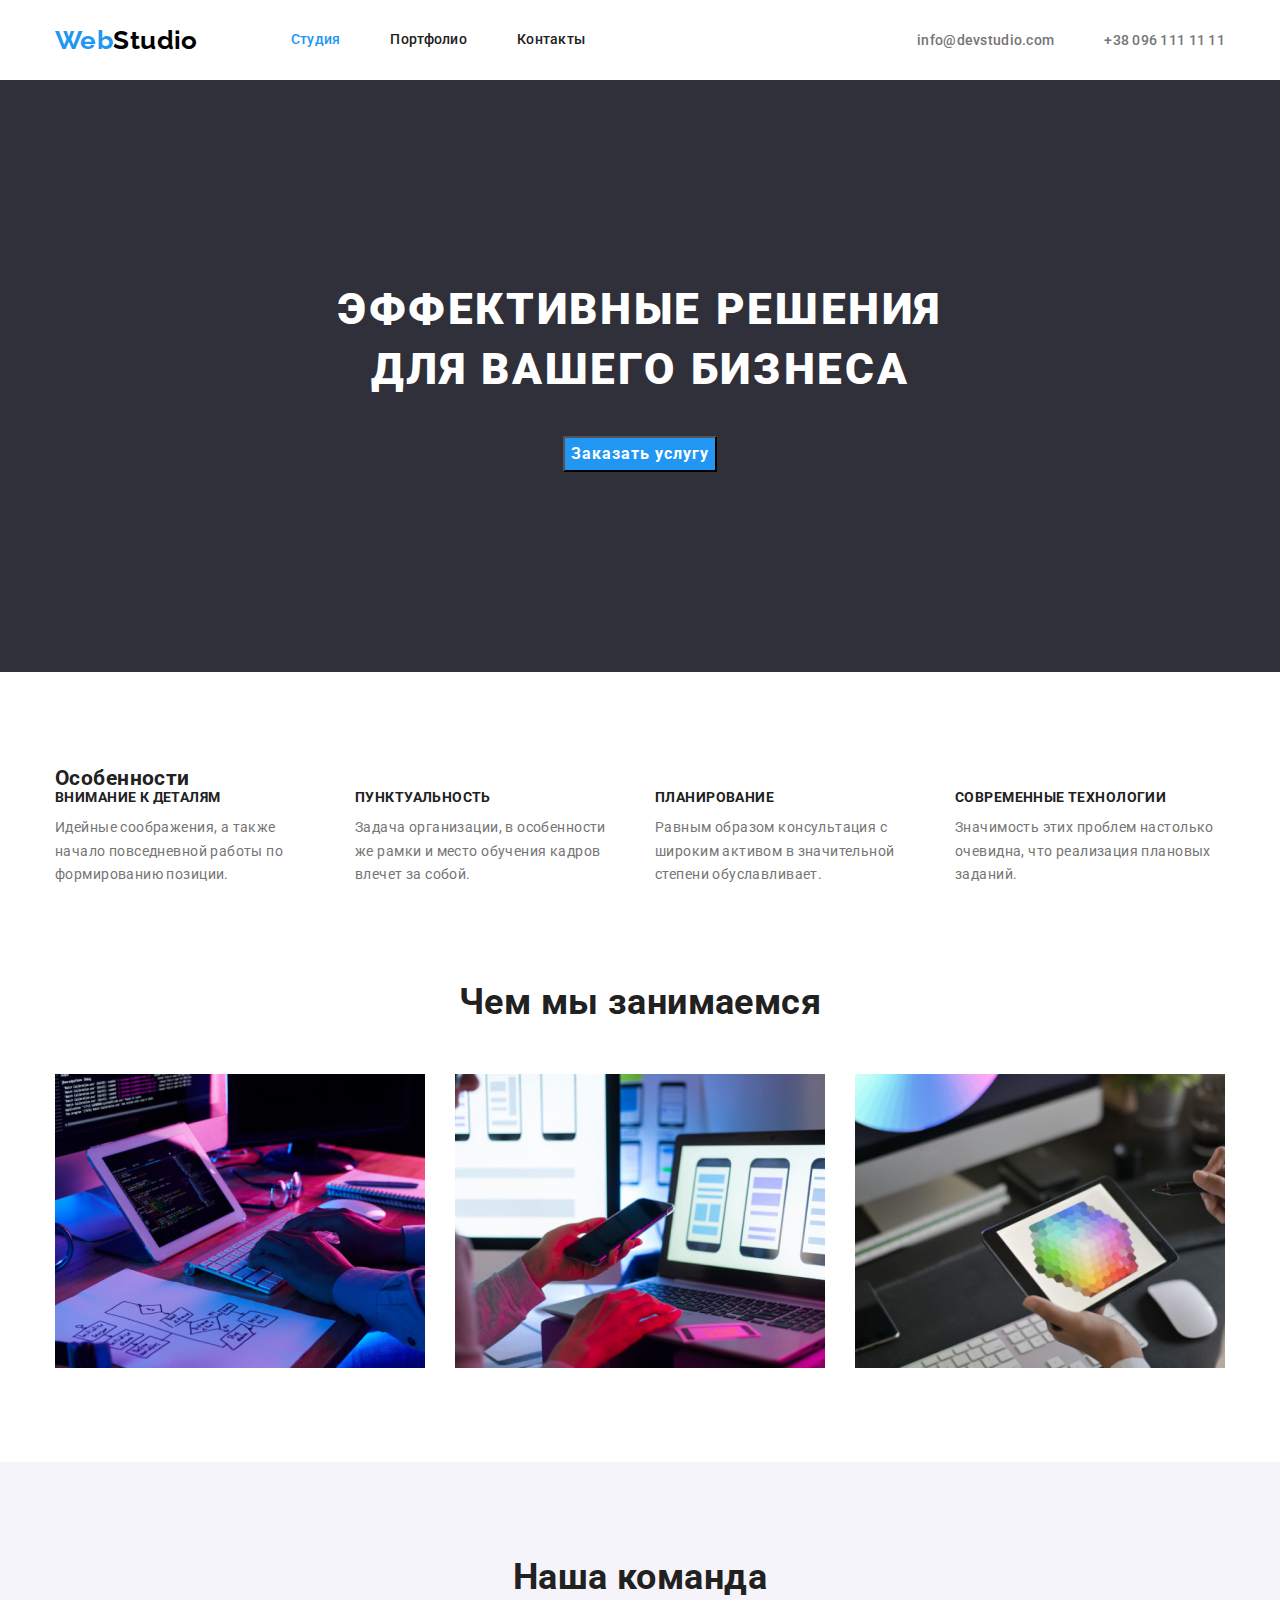
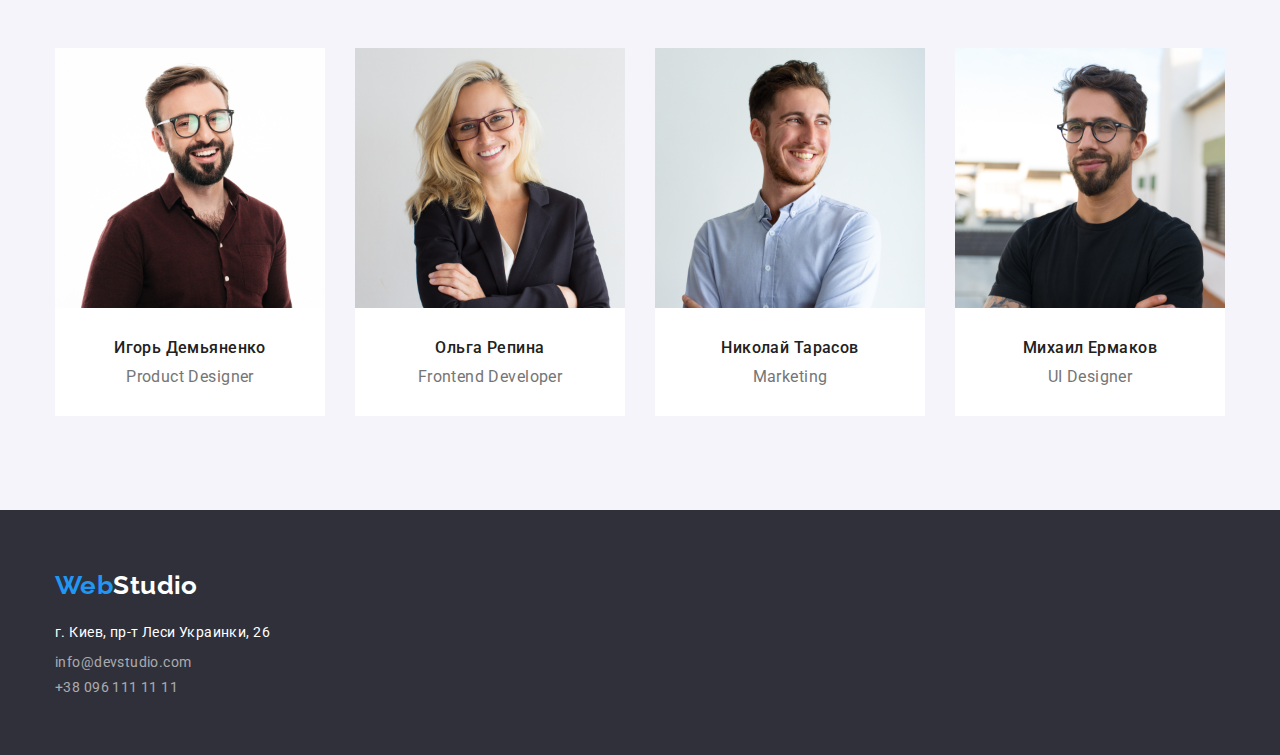
==== index.html @ 912d9c5f "скопіювали файли" ====
<!DOCTYPE html>
<html lang="ru">
<head>
    <meta charset="UTF-8">
    <meta http-equiv="X-UA-Compatible" content="IE=edge">
    <meta name="viewport" content="width=device-width, initial-scale=1.0">
    <title>Главная</title>
    <link rel="preconnect" href="https://fonts.gstatic.com">
    <link href="https://fonts.googleapis.com/css2?family=Oleo+Script&family=Raleway:wght@700&family=Roboto:wght@400;500;700;900&display=swap" rel="stylesheet">   
    <link rel="stylesheet" href="https://cdnjs.cloudflare.com/ajax/libs/modern-normalize/1.0.0/modern-normalize.min.css">
    <link rel="stylesheet" href="./css/styles.css">
  </head>
<body>
<!-- Шапка -->
  <header>
    <div class="container flex-header">
        <nav class="flex-nav">
          <a href="./index.html" class="logo">Web<span class="logo-black">Studio</span></a>
          <ul class="site-nav list">
              <li class="item"><a href=""class="link active">Студия</a></li>
              <li class="item"><a href="./portfolio.html"class="link">Портфолио</a></li>
              <li class="item"><a href=""class="link">Контакты</a></li>
          </ul>
        </nav>
      
        <ul class="contact-list list">
          <li class="item"><a href="mailto:info@devstudio.com" class="link">info@devstudio.com</a> </li>
          <li class="item"><a href="tel:+380961111111" class="link">+38 096 111 11 11</a></li>
        </ul>
    </div>
  </header>
  <main>
<!-- Герой -->
    <section class="hero">
        <h1 class="hero-title">Эффективные решения<br>для вашего бизнеса</h1>
        <button type="button" class="hero-button">Заказать услугу</button>
    </section>
<!-- Особливості -->
    <section class="section sect-feature">
      <div class="container">
        <h2 class="section-title-hidden">Особенности</h2>
        <ul class="list feature-list">
            <li class="item">
                <h3 class="title">Внимание к деталям</h3>
                <p class="text">Идейные соображения, а также начало повседневной работы по формированию позиции.</p>
            </li>
            <li class="item">
                <h3 class="title">Пунктуальность</h3>
                <p class="text">Задача организации, в особенности же рамки и место обучения кадров влечет за собой.</p>
            </li>
            <li class="item">
                <h3 class="title">Планирование</h3>
                <p class="text">Равным образом консультация с широким активом в значительной степени обуславливает.</p>
            </li>
            <li class="item">
              <h3 class="title">Современные технологии</h3>
              <p class="text">Значимость этих проблем настолько очевидна, что реализация плановых заданий.</p>
            </li>
        </ul>
      </div>
    </section>
<!-- Чим ми займаємось -->
    <section class="section">
      <div class="container">
        <h2 class="section-title">Чем мы занимаемся</h2>
        <ul class="action list">
            <li class="item"><img src="./img/img1.png" alt="" width="370" height="294"></li>
            <li class="item"><img src="./img/img2.png" alt="" width="370" height="294"></li>
            <li class="item"><img src="./img/img3.png" alt="" width="370" height="294"></li>
        </ul>
      </div>
    </section>
<!-- Команда -->
    <section class="section team">
      <div class="container">
        <h2 class="section-title">Наша команда</h2>
        <ul class="list team-list">
            <li class="item">
              <img src="./img/img4.png" alt="Фото" width="270" height="260">
              <div class="member">
                <h3 class="name">Игорь Демьяненко</h3>
                <p class="text">Product Designer</p>
              </div>  
            </li>
            <li class="item">
              <img src="./img/img5.png" alt="Фото" width="270" height="260">
              <div class="member">
                <h3 class="name">Ольга Репина</h3>
                <p class="text">Frontend Developer</p>
              </div>  
            </li>
            <li class="item">
              <img src="./img/img6.png" alt="Фото" width="270" height="260">
              <div class="member">
                <h3 class="name">Николай Тарасов</h3>
                <p class="text">Marketing</p>
              </div>  
            </li>
            <li class="item">
              <img src="./img/img7.png" alt="Фото" width="270" height="260">
              <div class="member">
                <h3 class="name">Михаил Ермаков</h3>
                <p class="text">UI Designer</p>
              </div>  
            </li>
        </ul>
      </div>
    </section>
  </main>
<!-- Футер -->
  <footer class="footer">
    <div class="container">
    <a href="" class="logo">Web<span class="logo-white">Studio</span></a>
    <address class="adress">г. Киев, пр-т Леси Украинки, 26</address>
    <ul class="list contact">
      <li><a href="mailto:info@devstudio.com" class="contact-link">info@devstudio.com</a></li>
      <li><a href="tel:+380961111111" class="contact-link">+38 096 111 11 11</a></li>
    </ul>
  </div>
  </footer>
</body>
</html>
---- css/styles.css ----
/* колір основного тексту #212121 */
/* вторичний колір тексту #757575 */
/* білий #FFFFFF */
/* вторичний білий  rgba(255, 255, 255, 0.6); */
/* акцент #2196F3 */
/* основний колір фону #FFFFFF */
/* вторичний колір фону #F5F4FA */
/* колір фону героя і футера #2F303A */
/* колір рамки #EEEEEE */

html {
    box-sizing: border-box;
}


:root {
    --primary-text-color: #212121;
    --secondary-text-color: #757575;
    --accent: #2196F3;
    --primary-white-color: #FFFFFF;
    --secondary-white-color: rgba(255, 255, 255, 0.6);
    --primary-bg-color: #FFFFFF;
    --secondary-bg-color: #F5F4FA;
    --hero-bg-color: #2F303A;
    --black-color: #000000;
    --border-color: #EEEEEE;
}

body  {
    background-color: var(--primary-bg-color);
    color: var(--primary-text-color);

    font-family: Roboto, sans-serif;
    font-size: 14px;
    letter-spacing: 0.03em;
}

.list {
    list-style: none;
    padding: 0;
    margin: 0;
}

h1, h2, h3, h4, h5, h6 {
    margin-top: 0px;
    margin-bottom: 0px;
}

img{
    display: block;
    max-width: 100%;
    height: auto;
}

.container {
    width: 1200px;
    padding-left: 15px;
    padding-right: 15px;
    margin-left: auto;
    margin-right: auto;
}

/* HEADER */
.flex-header {
    display: flex;
    align-items: center;
}

.flex-nav {
    display: flex;
    align-items: center;
}

/* LOGO */

.logo  {
    color: var(--accent);

    font-family: Raleway, sans-serif;
    font-weight: 700;
    font-size: 26px;
    line-height: 1.19;
    text-decoration: none;
}

.logo-black {
    color: var(--black-color);
}
.logo-white {
    color: var(--primary-white-color);
}

/* nav */

.site-nav {
    display: flex;
    margin-left: 93px;

}


.site-nav .item:not(:last-child) {
    margin-right: 50px;
}

.site-nav .link {
    display: block;
    padding-top: 32px;
    padding-bottom: 32px;

    color: inherit;

    text-decoration: none;
    font-weight: 500;
    line-height: 1.14;
    letter-spacing: 0.02em;
}

.site-nav .link:hover, 
.site-nav .link:focus,
.site-nav .link.active {
    color: var(--accent);
}

.contact-list {
    display: flex;
    margin-left: auto;
}

.contact-list .item:not(:last-child) {
    margin-right: 50px;
}

.contact-list .link {
    color: var(--secondary-text-color);
    
    text-decoration: none;
    font-weight: 500;
    line-height: 1.14;
    letter-spacing: 0.02em;
}
.contact-list .link:hover,
.contact-list .link:focus {
    color: var(--accent);
}

/* hero */

.hero {
    background-color: var(--hero-bg-color);
    text-align: center;
    padding-top: 200px;
    padding-bottom: 200px;
}
    

.hero-title {
    margin-bottom: 36px;

    color: var(--primary-white-color);

    font-weight: 900;
    font-size: 44px;
    line-height: 1.36;
    letter-spacing: 0.06em;
    text-transform: uppercase;
}
    
.hero .hero-button {
    background-color: var(--accent);
    color: var(--primary-white-color);

    font-family: inherit;
    font-weight: 700;
    font-size: 16px;
    line-height: 1.87;
    text-align: center;
    letter-spacing: 0.06em;
}

/* section */

.section {
    padding-top: 94px;
    padding-bottom: 94px;
}

.section.sect-feature {
    padding-bottom: 0px;
}

.feature-list {
    display: flex;
}

.feature-list .item {
    flex-basis: 270px;
}

.feature-list .item:not(:last-child) {
    margin-right: 30px;
}

.feature-list .title {
    margin-bottom: 10px;

    font-size: inherit;
    font-weight: 700;
    line-height: 1.14;
    text-transform: uppercase;
}

.feature-list .text {
    margin-top: 0px;
    margin-bottom: 0px;
    
    color: var(--secondary-text-color);
    line-height: 1.71;
}

.section-title {
    margin-bottom: 50px;

    font-weight: 700;
    font-size: 36px;
    line-height: 1.17;
    text-align: center;
}

.action {
    display: flex;
}

.action .item:not(:last-child) {
    margin-right: 30px;
}

.team{
    background-color: var(--secondary-bg-color);
}

.team-list {
    display: flex;
}

.team-list .item:not(:last-child) {
    margin-right: 30px;
}

.team-list .member {
    padding-top: 30px;
    padding-bottom: 30px;

    background-color: var(--primary-bg-color);
}

.team-list .name {
    margin-bottom: 10px;

    font-weight: 500;
    font-size: 16px;
    line-height: 1.19;
    text-align: center;
}

.team-list .text {
    margin-top: 0px;
    margin-bottom: 0px;

    color: var(--secondary-text-color);

    font-size: 16px;
    line-height: 1.19;
    text-align: center;
}

/* footer */

.footer {
    padding-top: 60px;
    padding-bottom: 60px;

    background-color: var(--hero-bg-color);
}

.adress {
    margin-top: 20px;
    margin-bottom: 9px;

    color: var(--primary-white-color);

    font-family: Roboto;
    font-style: normal; 
    line-height: 1.71;
}


.contact > li+li {
    margin-top: 9px;
}
.contact .contact-link {
    color: var(--secondary-white-color);

    text-decoration: none;
}

.contact .contact-link:hover,
.contact .contact-link:focus {
    color: var(--accent);
}

/* -------- PORTFOLIO --------- */

.menu-list {
    display: flex;
    margin-bottom: 50px;
    justify-content: center;
}

.menu-list .item:not(:last-child) {
    margin-right: 8px;
}

.menu-list .button {
    background-color: var(--secondary-bg-color);
    color: inherit;

    font-family: inherit;
    font-weight: 500;
    font-size: 16px;
    line-height: 1.62;
    text-align: center;
    letter-spacing: 0.03em;
}

.menu-list .button:hover,
.menu-list .button:focus,
.menu-list .button:active{
    background-color: var(--accent);
    color: var(--primary-white-color);
}

.example-list {
    display: flex;
    flex-wrap: wrap;
    margin: -15px;
}

.example-list .item {
    flex-basis: 370 px;
    margin: 15px;
}

.example-list .works {
    padding-top: 20px;
    padding-bottom: 20px;
    padding-right: 24px;
    padding-left: 24px;

    border: 1px solid var(--border-color);
    border-top: transparent;
}

.example-list .example-title {
    
    margin-bottom: 4px;

    font-weight: 700;
    font-size: 18px;
    line-height: 2;
    letter-spacing: 0.06em;
}

.example-list .text {
    margin-top: 0;
    margin-bottom: 0;

    color: var(--secondary-text-color);

    font-size: 16px;
    line-height: 1.87;
}
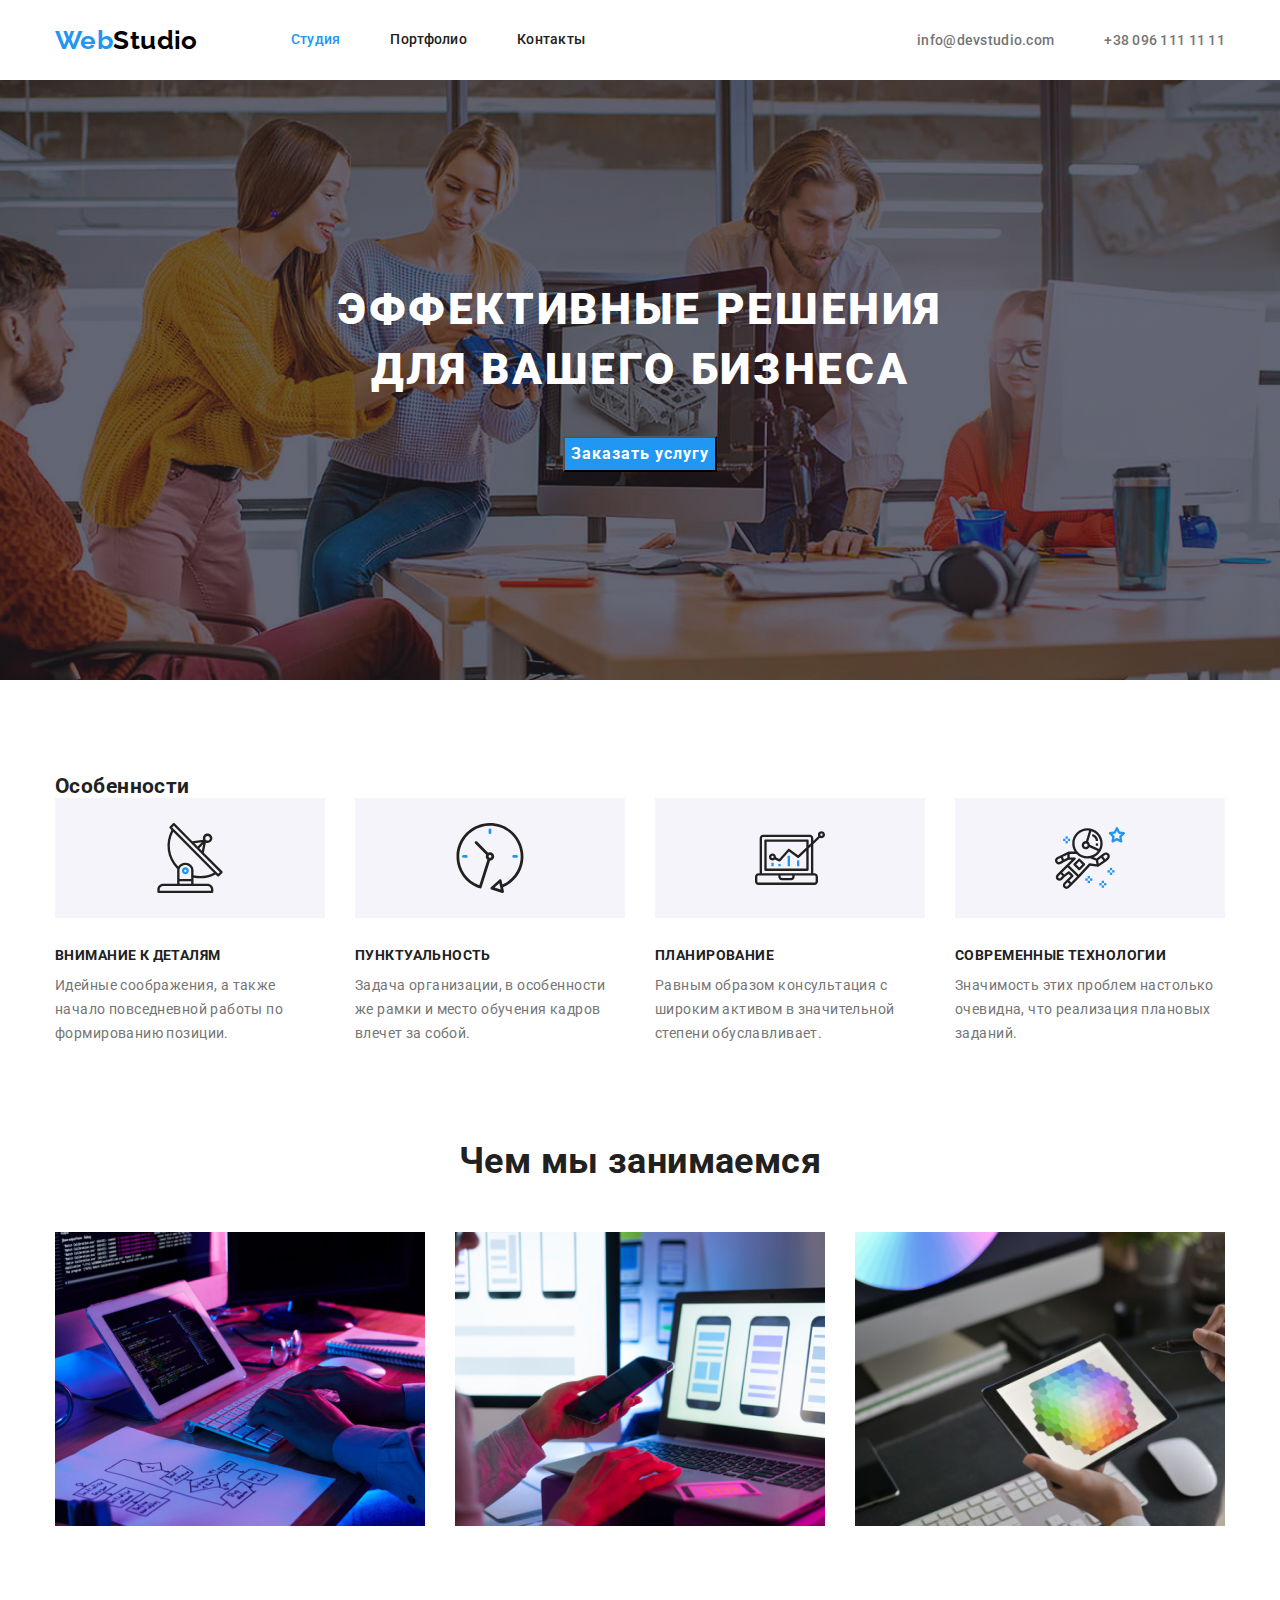
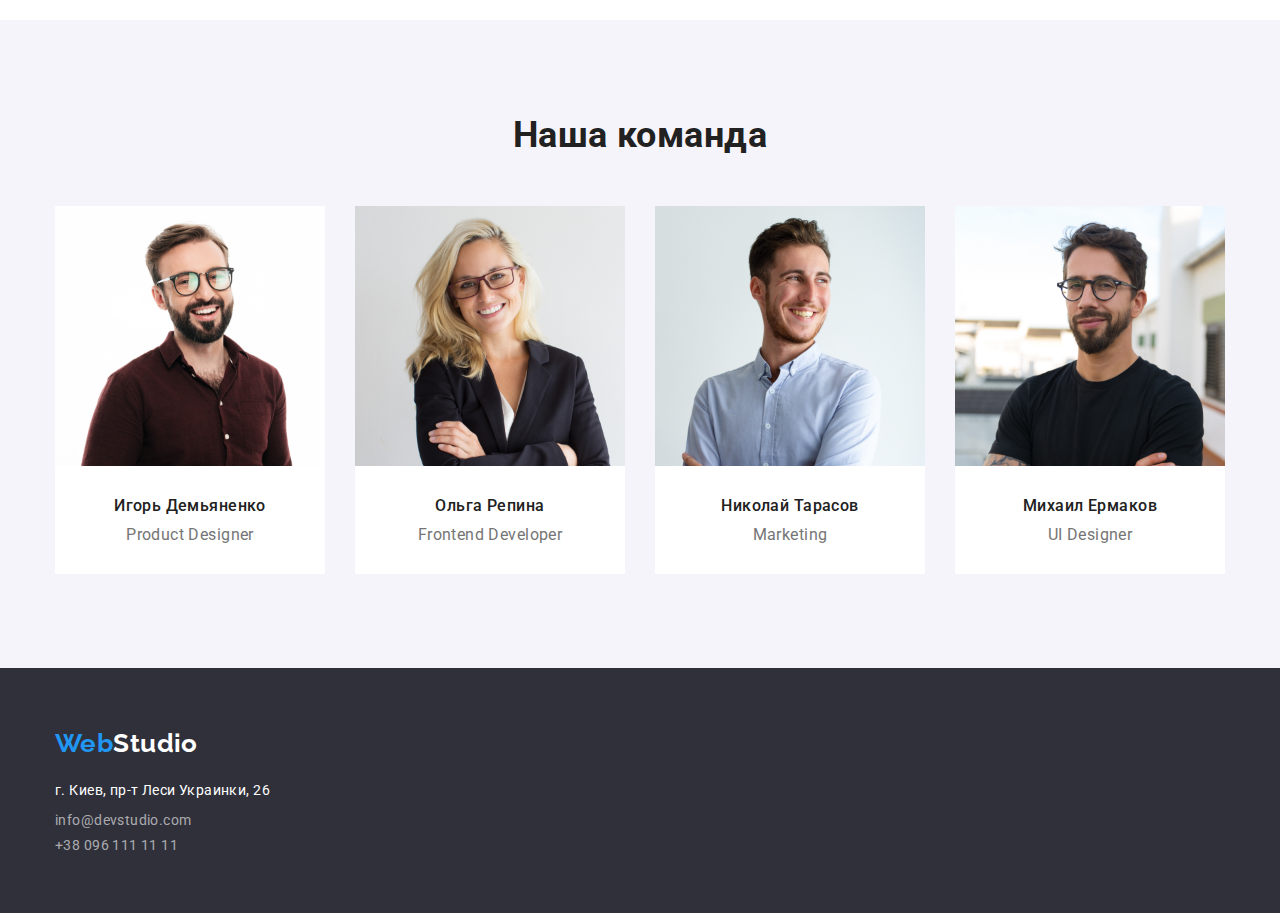
==== commit fe0406e1: "початок додавання іконок і героя" ====
--- a/index.html
+++ b/index.html
@@ -40,19 +40,19 @@
       <div class="container">
         <h2 class="section-title-hidden">Особенности</h2>
         <ul class="list feature-list">
-            <li class="item">
+            <li class="item icon-antenna">
                 <h3 class="title">Внимание к деталям</h3>
                 <p class="text">Идейные соображения, а также начало повседневной работы по формированию позиции.</p>
             </li>
-            <li class="item">
+            <li class="item icon-clock">
                 <h3 class="title">Пунктуальность</h3>
                 <p class="text">Задача организации, в особенности же рамки и место обучения кадров влечет за собой.</p>
             </li>
-            <li class="item">
+            <li class="item icon-diagram">
                 <h3 class="title">Планирование</h3>
                 <p class="text">Равным образом консультация с широким активом в значительной степени обуславливает.</p>
             </li>
-            <li class="item">
+            <li class="item icon-astronaut">
               <h3 class="title">Современные технологии</h3>
               <p class="text">Значимость этих проблем настолько очевидна, что реализация плановых заданий.</p>
             </li>
--- a/css/styles.css
+++ b/css/styles.css
@@ -147,10 +147,24 @@
 /* hero */
 
 .hero {
-    background-color: var(--hero-bg-color);
-    text-align: center;
+    max-width: 1600px;
+    height: 600px;
+    margin-right: auto;
+    margin-left: auto;
     padding-top: 200px;
     padding-bottom: 200px;
+    text-align: center;
+
+    background-color: var(--hero-bg-color);
+    background-image: linear-gradient( 
+        to right, 
+        rgba(47, 48, 58, 0.4), 
+        rgba(47, 48, 58, 0.4)
+      ), 
+      url(../img/Hero.jpg);
+    background-repeat: no-repeat;
+    background-position: center;
+    background-size: cover;
 }
     
 
@@ -201,6 +215,29 @@
     margin-right: 30px;
 }
 
+.feature-list .item::before {
+    display: block;
+    margin-bottom: 30px;
+    content: '';
+    height: 120px;
+    background-color: var(--secondary-bg-color);
+    background-repeat: no-repeat;
+    background-position: center;
+    
+}
+.icon-antenna::before {
+    background-image: url(../img/antenna.svg);
+}
+.icon-clock::before {
+    background-image: url(../img/clock.svg);
+}
+.icon-diagram::before {
+    background-image: url(../img/diagram.svg);
+}
+.icon-astronaut::before {
+    background-image: url(../img/astronaut.svg);
+}
+ 
 .feature-list .title {
     margin-bottom: 10px;
 
@@ -322,8 +359,11 @@
 }
 
 .menu-list .button {
+    border: none;
+    border-radius: 4px;
     background-color: var(--secondary-bg-color);
     color: inherit;
+    
 
     font-family: inherit;
     font-weight: 500;
@@ -338,6 +378,7 @@
 .menu-list .button:active{
     background-color: var(--accent);
     color: var(--primary-white-color);
+    box-shadow: 0px 3px 1px rgba(0, 0, 0, 0.1), 0px 1px 2px rgba(0, 0, 0, 0.08), 0px 2px 2px rgba(0, 0, 0, 0.12);
 }
 
 .example-list {
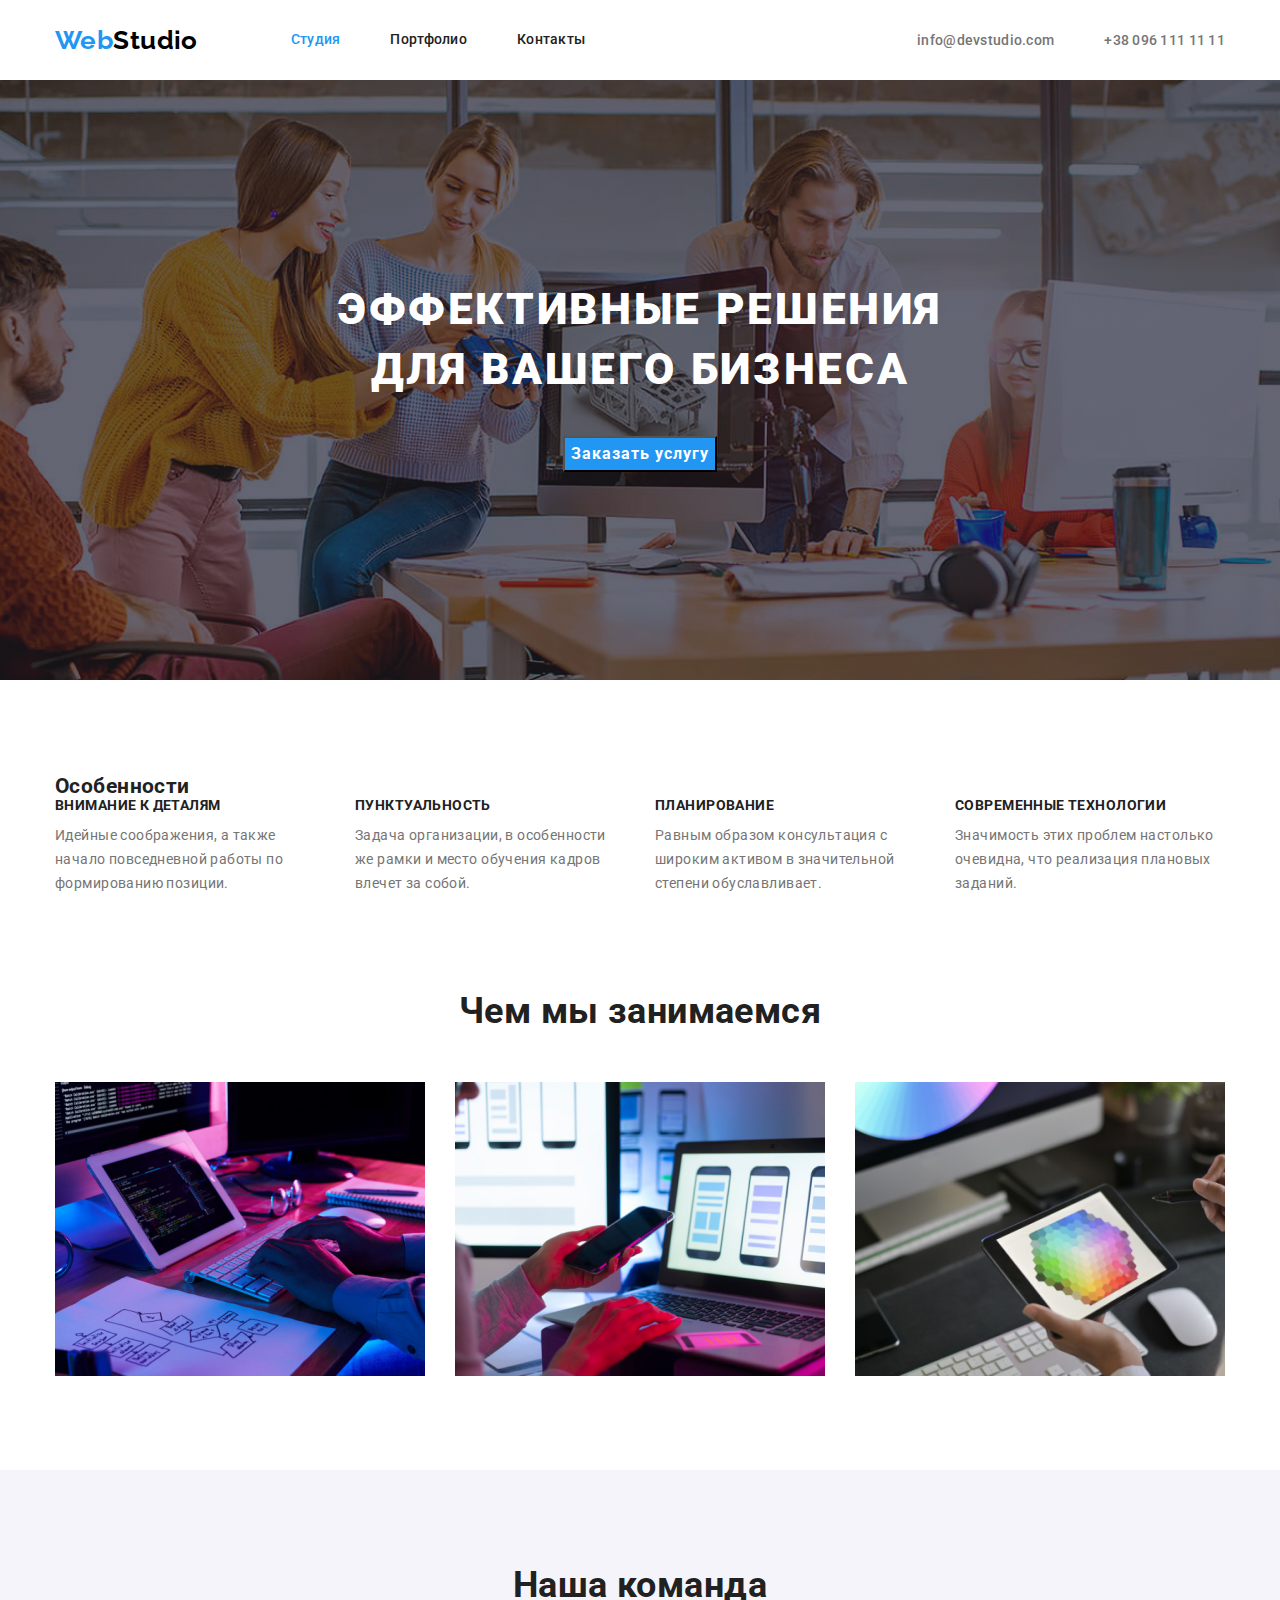
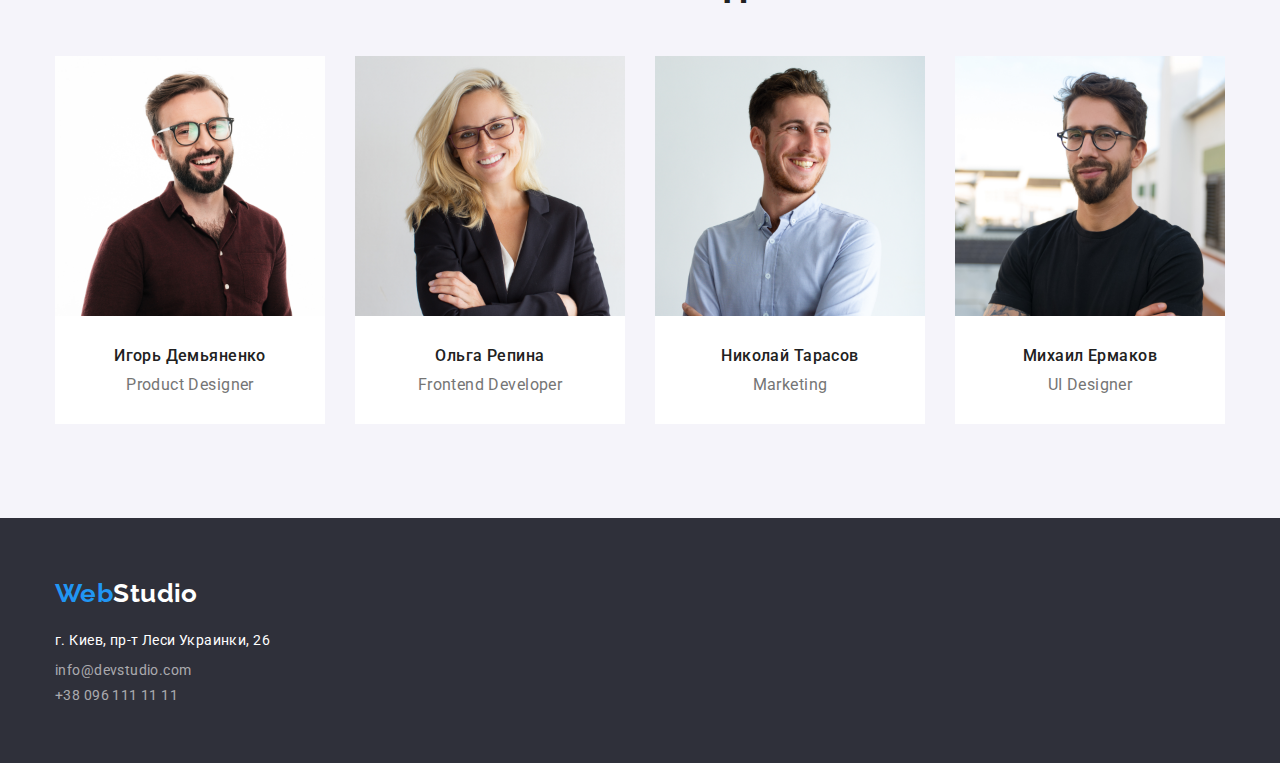
==== commit be0c1f76: "робота зі спрайтом" ====
--- a/index.html
+++ b/index.html
@@ -40,19 +40,19 @@
       <div class="container">
         <h2 class="section-title-hidden">Особенности</h2>
         <ul class="list feature-list">
-            <li class="item icon-antenna">
-                <h3 class="title">Внимание к деталям</h3>
-                <p class="text">Идейные соображения, а также начало повседневной работы по формированию позиции.</p>
+            <li class="item">
+              <h3 class="title">Внимание к деталям</h3>
+              <p class="text">Идейные соображения, а также начало повседневной работы по формированию позиции.</p>
             </li>
-            <li class="item icon-clock">
+            <li class="item">
                 <h3 class="title">Пунктуальность</h3>
                 <p class="text">Задача организации, в особенности же рамки и место обучения кадров влечет за собой.</p>
             </li>
-            <li class="item icon-diagram">
+            <li class="item">
                 <h3 class="title">Планирование</h3>
                 <p class="text">Равным образом консультация с широким активом в значительной степени обуславливает.</p>
             </li>
-            <li class="item icon-astronaut">
+            <li class="item">
               <h3 class="title">Современные технологии</h3>
               <p class="text">Значимость этих проблем настолько очевидна, что реализация плановых заданий.</p>
             </li>
--- a/css/styles.css
+++ b/css/styles.css
@@ -193,6 +193,7 @@
 }
 
 /* section */
+/* Особливості */
 
 .section {
     padding-top: 94px;
@@ -215,29 +216,18 @@
     margin-right: 30px;
 }
 
-.feature-list .item::before {
-    display: block;
+/* .container-icon {
     margin-bottom: 30px;
-    content: '';
+    width: 270px;
     height: 120px;
     background-color: var(--secondary-bg-color);
-    background-repeat: no-repeat;
-    background-position: center;
-    
-}
-.icon-antenna::before {
-    background-image: url(../img/antenna.svg);
-}
-.icon-clock::before {
-    background-image: url(../img/clock.svg);
-}
-.icon-diagram::before {
-    background-image: url(../img/diagram.svg);
-}
-.icon-astronaut::before {
-    background-image: url(../img/astronaut.svg);
-}
+} */
  
+/* .feature-icon {
+width: 70px;
+height: 70px;
+} */
+
 .feature-list .title {
     margin-bottom: 10px;
 
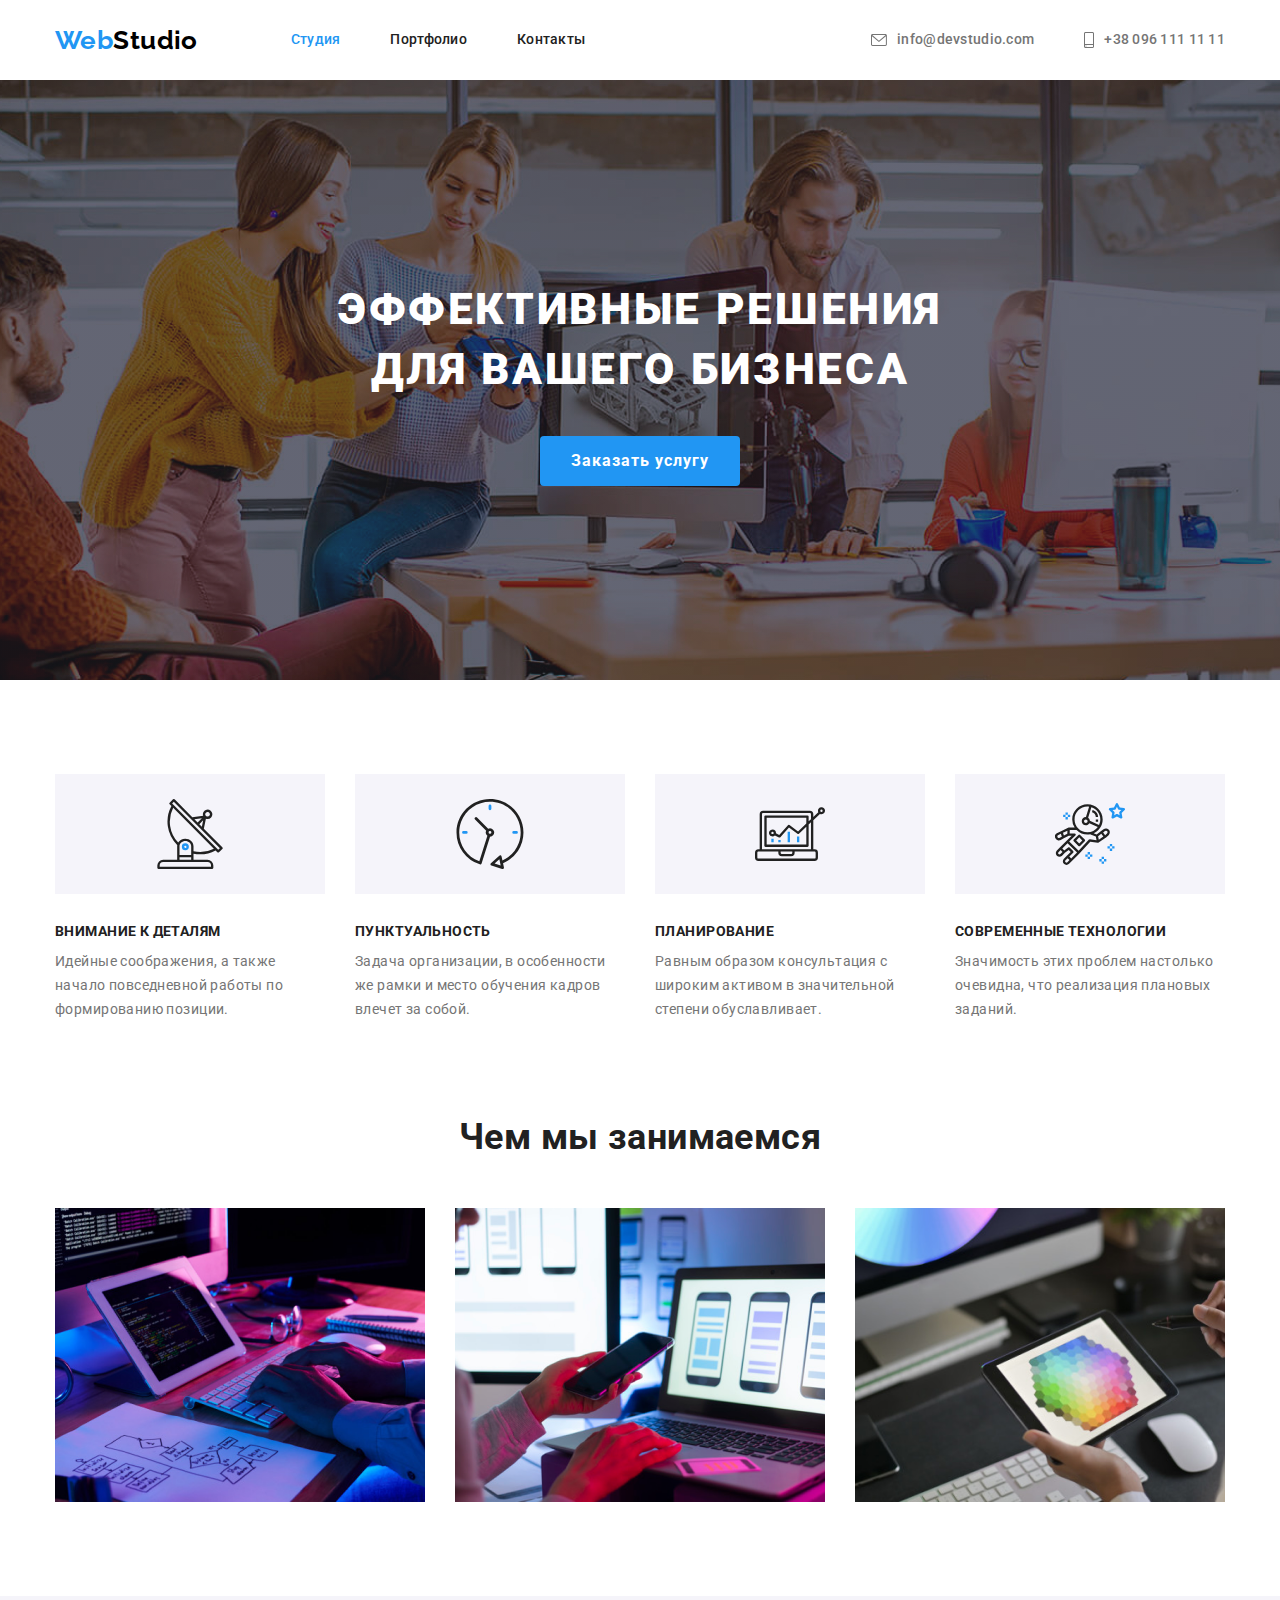
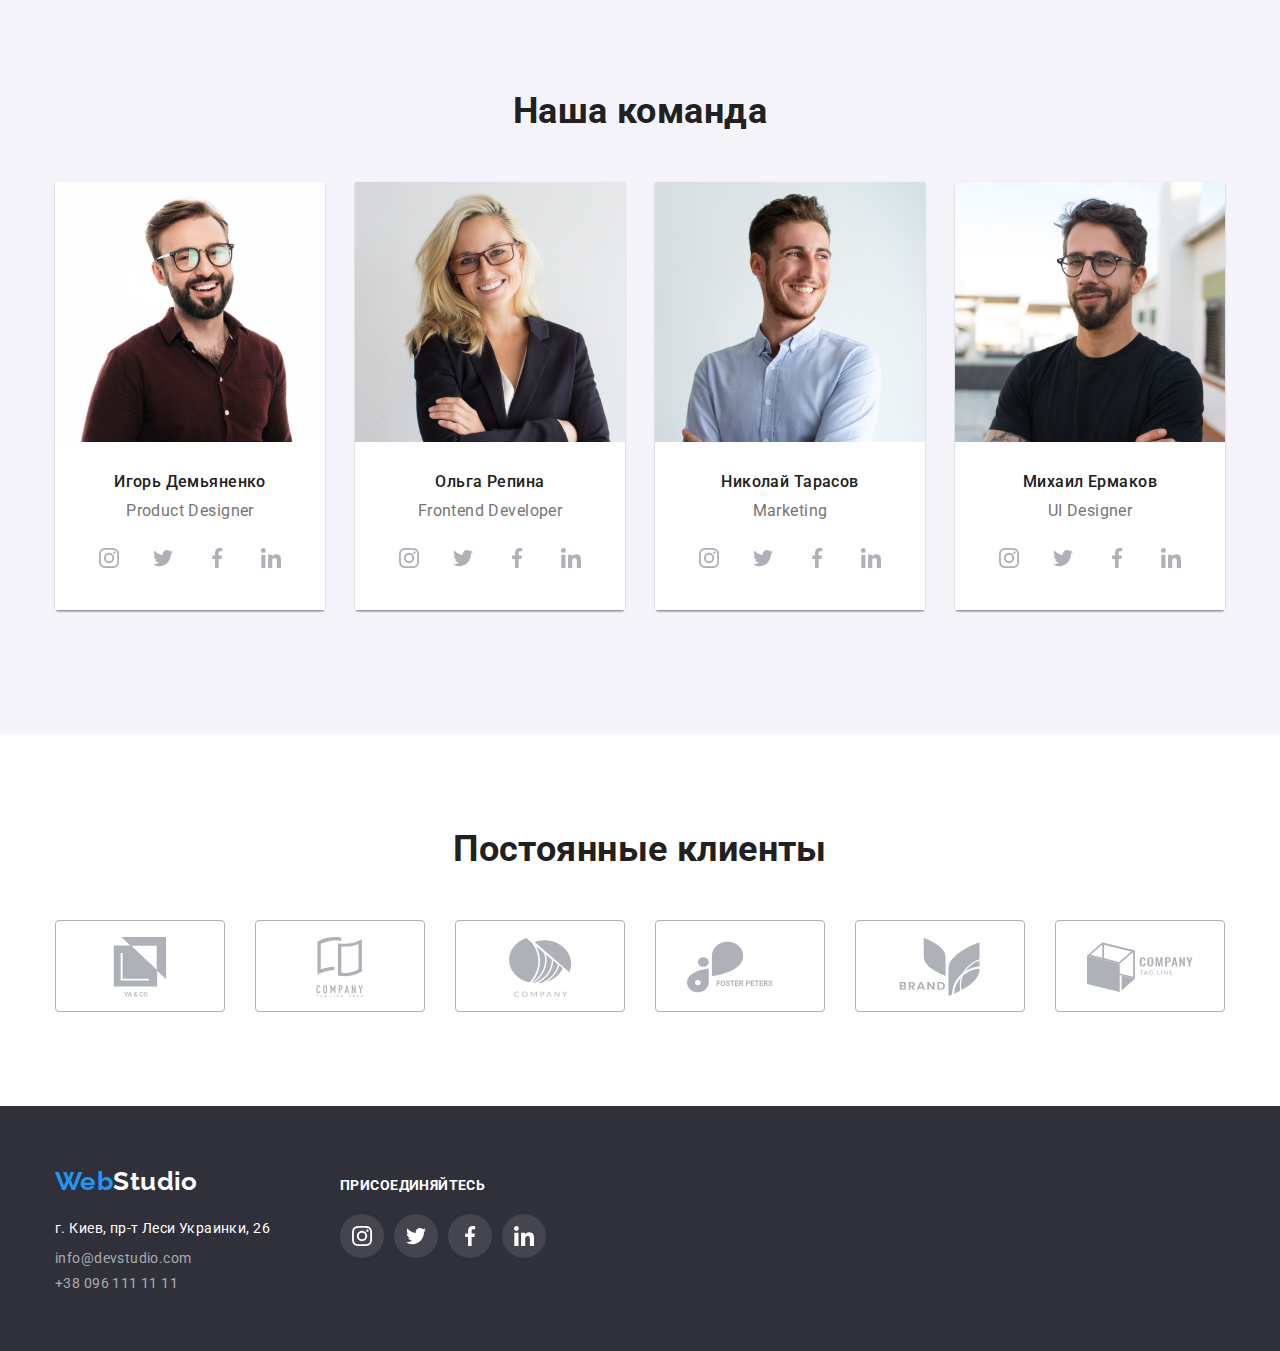
==== commit 98aa62cb: "завершила роботу з svg" ====
--- a/index.html
+++ b/index.html
@@ -24,8 +24,17 @@
         </nav>
       
         <ul class="contact-list list">
-          <li class="item"><a href="mailto:info@devstudio.com" class="link">info@devstudio.com</a> </li>
-          <li class="item"><a href="tel:+380961111111" class="link">+38 096 111 11 11</a></li>
+          <li class="item">
+            <a href="mailto:info@devstudio.com" class="link">
+              <svg class="icon-mail">
+                <use href="./img/sprite.svg#icon-envelope"></use>
+              </svg> info@devstudio.com
+            </a> 
+          </li>
+          <li class="item"><a href="tel:+380961111111" class="link">
+            <svg class="icon-phone">
+              <use href="./img/sprite.svg#icon-phone"></use>
+            </svg> +38 096 111 11 11</a></li>
         </ul>
     </div>
   </header>
@@ -41,18 +50,38 @@
         <h2 class="section-title-hidden">Особенности</h2>
         <ul class="list feature-list">
             <li class="item">
+              <div class="icon-bg">
+                <svg class="icon-feature">
+                  <use href="./img/sprite.svg#icon-antenna"></use>
+                </svg>
+              </div>
               <h3 class="title">Внимание к деталям</h3>
               <p class="text">Идейные соображения, а также начало повседневной работы по формированию позиции.</p>
             </li>
             <li class="item">
+                <div class="icon-bg">
+                  <svg class="icon-feature">
+                    <use href="./img/sprite.svg#icon-clock"></use>
+                  </svg>
+                </div>
                 <h3 class="title">Пунктуальность</h3>
                 <p class="text">Задача организации, в особенности же рамки и место обучения кадров влечет за собой.</p>
             </li>
             <li class="item">
+                <div class="icon-bg">
+                  <svg class="icon-feature">
+                    <use href="./img/sprite.svg#icon-diagram"></use>
+                  </svg>
+                </div>
                 <h3 class="title">Планирование</h3>
                 <p class="text">Равным образом консультация с широким активом в значительной степени обуславливает.</p>
             </li>
             <li class="item">
+              <div class="icon-bg">
+                <svg class="icon-feature">
+                  <use href="./img/sprite.svg#icon-astronaut"></use>
+                </svg>
+              </div>
               <h3 class="title">Современные технологии</h3>
               <p class="text">Значимость этих проблем настолько очевидна, что реализация плановых заданий.</p>
             </li>
@@ -80,6 +109,36 @@
               <div class="member">
                 <h3 class="name">Игорь Демьяненко</h3>
                 <p class="text">Product Designer</p>
+                <ul class="list social-list">
+                  <li class="link-item">
+                    <a href="" class="social-link">
+                      <svg class="social-icon">
+                        <use href="./img/sprite.svg#icon-instagram"></use>
+                      </svg>
+                    </a>
+                  </li>
+                  <li class="link-item">
+                    <a href="" class="social-link">
+                      <svg class="social-icon">
+                        <use href="./img/sprite.svg#icon-twitter"></use>
+                      </svg>
+                    </a>
+                  </li>
+                  <li class="link-item">
+                    <a href="" class="social-link">
+                      <svg class="social-icon">
+                        <use href="./img/sprite.svg#icon-facebook"></use>
+                      </svg>
+                    </a>
+                  </li>
+                  <li class="link-item">
+                    <a href="" class="social-link">
+                      <svg class="social-icon">
+                        <use href="./img/sprite.svg#icon-linkedin"></use>
+                      </svg>
+                    </a>
+                  </li>
+                </ul>
               </div>  
             </li>
             <li class="item">
@@ -87,6 +146,36 @@
               <div class="member">
                 <h3 class="name">Ольга Репина</h3>
                 <p class="text">Frontend Developer</p>
+                <ul class="list social-list">
+                  <li class="link-item">
+                    <a href="" class="social-link">
+                      <svg class="social-icon">
+                        <use href="./img/sprite.svg#icon-instagram"></use>
+                      </svg>
+                    </a>
+                  </li>
+                  <li class="link-item">
+                    <a href="" class="social-link">
+                      <svg class="social-icon">
+                        <use href="./img/sprite.svg#icon-twitter"></use>
+                      </svg>
+                    </a>
+                  </li>
+                  <li class="link-item">
+                    <a href="" class="social-link">
+                      <svg class="social-icon">
+                        <use href="./img/sprite.svg#icon-facebook"></use>
+                      </svg>
+                    </a>
+                  </li>
+                  <li class="link-item">
+                    <a href="" class="social-link">
+                      <svg class="social-icon">
+                        <use href="./img/sprite.svg#icon-linkedin"></use>
+                      </svg>
+                    </a>
+                  </li>
+                </ul>
               </div>  
             </li>
             <li class="item">
@@ -94,6 +183,36 @@
               <div class="member">
                 <h3 class="name">Николай Тарасов</h3>
                 <p class="text">Marketing</p>
+                <ul class="list social-list">
+                  <li class="link-item">
+                    <a href="" class="social-link">
+                      <svg class="social-icon">
+                        <use href="./img/sprite.svg#icon-instagram"></use>
+                      </svg>
+                    </a>
+                  </li>
+                  <li class="link-item">
+                    <a href="" class="social-link">
+                      <svg class="social-icon">
+                        <use href="./img/sprite.svg#icon-twitter"></use>
+                      </svg>
+                    </a>
+                  </li>
+                  <li class="link-item">
+                    <a href="" class="social-link">
+                      <svg class="social-icon">
+                        <use href="./img/sprite.svg#icon-facebook"></use>
+                      </svg>
+                    </a>
+                  </li>
+                  <li class="link-item">
+                    <a href="" class="social-link">
+                      <svg class="social-icon">
+                        <use href="./img/sprite.svg#icon-linkedin"></use>
+                      </svg>
+                    </a>
+                  </li>
+                </ul>
               </div>  
             </li>
             <li class="item">
@@ -101,21 +220,139 @@
               <div class="member">
                 <h3 class="name">Михаил Ермаков</h3>
                 <p class="text">UI Designer</p>
+                <ul class="list social-list">
+                  <li class="link-item">
+                    <a href="" class="social-link">
+                      <svg class="social-icon">
+                        <use href="./img/sprite.svg#icon-instagram"></use>
+                      </svg>
+                    </a>
+                  </li>
+                  <li class="link-item">
+                    <a href="" class="social-link">
+                      <svg class="social-icon">
+                        <use href="./img/sprite.svg#icon-twitter"></use>
+                      </svg>
+                    </a>
+                  </li>
+                  <li class="link-item">
+                    <a href="" class="social-link">
+                      <svg class="social-icon">
+                        <use href="./img/sprite.svg#icon-facebook"></use>
+                      </svg>
+                    </a>
+                  </li>
+                  <li class="link-item">
+                    <a href="" class="social-link">
+                      <svg class="social-icon">
+                        <use href="./img/sprite.svg#icon-linkedin"></use>
+                      </svg>
+                    </a>
+                  </li>
+                </ul>
               </div>  
             </li>
+        </ul>
+      </div>
+    </section>
+<!-- Постійні клієнти -->
+    <section class="section">
+      <div class="container">
+        <h2 class="section-title">Постоянные клиенты</h2>
+        <ul class="list client-list">
+          <li class="client-logo">
+            <a href="" class="client-link">
+              <svg class="client-icon">
+                <use href="./img/sprite.svg#icon-logo1"></use>
+              </svg>
+            </a>
+          </li>
+          <li class="client-logo">
+            <a href="" class="client-link">
+              <svg class="client-icon">
+                <use href="./img/sprite.svg#icon-logo2"></use>
+              </svg>
+            </a>
+          </li>
+          <li class="client-logo">
+            <a href="" class="client-link">
+              <svg class="client-icon">
+                <use href="./img/sprite.svg#icon-logo3"></use>
+              </svg>
+            </a>
+          </li>
+          <li class="client-logo">
+            <a href="" class="client-link">
+              <svg class="client-icon">
+                <use href="./img/sprite.svg#icon-logo4"></use>
+              </svg>
+            </a>
+          </li>
+          <li class="client-logo">
+            <a href="" class="client-link">
+              <svg class="client-icon">
+                <use href="./img/sprite.svg#icon-logo5"></use>
+              </svg>
+            </a>
+          </li>
+          <li class="client-logo">
+            <a href="" class="client-link">
+              <svg class="client-icon">
+                <use href="./img/sprite.svg#icon-logo6"></use>
+              </svg>
+            </a>
+          </li>
         </ul>
       </div>
     </section>
   </main>
 <!-- Футер -->
   <footer class="footer">
-    <div class="container">
-    <a href="" class="logo">Web<span class="logo-white">Studio</span></a>
-    <address class="adress">г. Киев, пр-т Леси Украинки, 26</address>
-    <ul class="list contact">
-      <li><a href="mailto:info@devstudio.com" class="contact-link">info@devstudio.com</a></li>
-      <li><a href="tel:+380961111111" class="contact-link">+38 096 111 11 11</a></li>
-    </ul>
+    <div class="container flex-footer">
+      <div class="contact-blok">
+        <a href="" class="logo">Web<span class="logo-white">Studio</span></a>
+        <address class="adress">г. Киев, пр-т Леси Украинки, 26</address>
+        <ul class="list contact">
+          <li><a href="mailto:info@devstudio.com" class="contact-link">info@devstudio.com</a></li>
+          <li><a href="tel:+380961111111" class="contact-link">+38 096 111 11 11</a></li>
+        </ul>
+      </div>
+      <div class="social-blok">
+        <h3 class="title-footer">Присоединяйтесь</h3>
+        <ul class="list footer-social">
+          <li class="item-social">
+            <a href="" class="footer-link">
+              <svg class="footer-icon">
+                <use href="./img/sprite.svg#icon-instagram"></use>
+              </svg>
+            </a>
+          </li>
+          <li class="item-social">
+            <a href="" class="footer-link">
+              <svg class="footer-icon">
+                <use href="./img/sprite.svg#icon-twitter"></use>
+              </svg>
+            </a>
+          </li>
+          <li class="item-social">
+            <a href="" class="footer-link">
+              <svg class="footer-icon">
+                <use href="./img/sprite.svg#icon-facebook"></use>
+              </svg>
+            </a>
+          </li>
+          <li class="item-social">
+            <a href="" class="footer-link">
+              <svg class="footer-icon">
+                <use href="./img/sprite.svg#icon-linkedin"></use>
+              </svg>
+            </a>
+          </li>
+        </ul>
+        <ul>
+          
+        </ul>
+      </div>
   </div>
   </footer>
 </body>
--- a/css/styles.css
+++ b/css/styles.css
@@ -7,6 +7,8 @@
 /* вторичний колір фону #F5F4FA */
 /* колір фону героя і футера #2F303A */
 /* колір рамки #EEEEEE */
+/* колір іконок соц мереж #AFB1B8 */
+/* колір фону іконок в футері rgba(255, 255, 255, 0.1); */
 
 html {
     box-sizing: border-box;
@@ -24,6 +26,8 @@
     --hero-bg-color: #2F303A;
     --black-color: #000000;
     --border-color: #EEEEEE;
+    --social-icon-color: #AFB1B8;
+    --bg-icon-color:  rgba(255, 255, 255, 0.1);
 }
 
 body  {
@@ -60,6 +64,12 @@
     margin-right: auto;
 }
 
+.section-title-hidden {
+    appearance: none;
+    opacity: 0;
+    position: absolute;
+}
+
 /* HEADER */
 .flex-header {
     display: flex;
@@ -132,6 +142,9 @@
 }
 
 .contact-list .link {
+    display: flex;
+    align-items: center;
+
     color: var(--secondary-text-color);
     
     text-decoration: none;
@@ -139,11 +152,31 @@
     line-height: 1.14;
     letter-spacing: 0.02em;
 }
+
+
+.icon-mail {
+    margin-right: 10px;
+    width: 16px;
+    height: 12px;
+    fill: var(--secondary-text-color);
+}
+
+.icon-phone {
+    margin-right: 10px;
+    width: 10px;
+    height: 16px;
+    fill: var(--secondary-text-color);
+}
+
 .contact-list .link:hover,
 .contact-list .link:focus {
     color: var(--accent);
 }
 
+.contact-list .link:hover > svg,
+.contact-list .link:focus > svg {
+    fill: var(--accent);
+}
 /* hero */
 
 .hero {
@@ -181,6 +214,12 @@
 }
     
 .hero .hero-button {
+    padding: 0px;
+    width: 200px;
+    height: 50px;
+    border: none;
+    border-radius: 4px;
+
     background-color: var(--accent);
     color: var(--primary-white-color);
 
@@ -216,17 +255,20 @@
     margin-right: 30px;
 }
 
-/* .container-icon {
+.icon-bg {
     margin-bottom: 30px;
     width: 270px;
     height: 120px;
     background-color: var(--secondary-bg-color);
-} */
+    padding-top: 25px;
+    padding-bottom: 25px;
+    text-align: center;
+} 
  
-/* .feature-icon {
+.icon-feature {
 width: 70px;
 height: 70px;
-} */
+} 
 
 .feature-list .title {
     margin-bottom: 10px;
@@ -262,12 +304,20 @@
     margin-right: 30px;
 }
 
+/* Команда */
+
 .team{
     background-color: var(--secondary-bg-color);
 }
 
 .team-list {
     display: flex;
+    padding-bottom: 30px;
+}
+
+.team-list .item {
+    box-shadow: 0px 1px 3px rgba(0, 0, 0, 0.12), 0px 1px 1px rgba(0, 0, 0, 0.14), 0px 2px 1px rgba(0, 0, 0, 0.2);
+    border-radius: 0px 0px 4px 4px;    
 }
 
 .team-list .item:not(:last-child) {
@@ -301,6 +351,81 @@
     text-align: center;
 }
 
+/* icon team */
+.social-list {
+    display: flex;
+    justify-content: center;
+    margin-top: 16px;
+}
+
+.link-item:not(:last-child)  {
+    margin-right: 10px;
+}
+
+.social-link {
+    display: inline-block;
+    padding: 12px;
+    width: 44px;
+    height: 44px;
+    border-radius: 50%;
+}
+
+.social-icon {
+    fill: var(--social-icon-color);
+    width: 20px;
+    height: 20px;
+
+}
+
+.social-link:hover,
+.social-link:focus {
+    background-color: var(--accent);
+}
+
+.social-link:hover > svg,
+.social-link:focus > svg {
+    fill: var(--primary-white-color);
+}
+
+/* Постійні клієнти */
+.client-list {
+    display: flex;
+    justify-content: center;
+}
+
+.client-logo:not(:last-child)  {
+    margin-right: 30px;
+}
+
+.client-link {
+    display: inline-block;
+    padding-top: 16px;
+    padding-bottom: 16px;
+    width: 170px;
+    height: 92px;
+    border: 1px solid var(--social-icon-color);
+    box-sizing: border-box;
+    border-radius: 4px;
+    text-align: center;
+    
+}
+
+.client-icon {
+    width: 106px;
+    height: 60px;
+    fill: var(--social-icon-color);
+}
+
+.client-link:hover > svg,
+.client-link:focus > svg {
+    fill: var(--accent);
+}
+
+.client-link:hover,
+.client-link:focus{
+    border-color: var(--accent);
+}
+
 /* footer */
 
 .footer {
@@ -336,6 +461,54 @@
     color: var(--accent);
 }
 
+.title-footer {
+    font-size: inherit;
+    font-weight: 700;
+    line-height: 1.14;
+    text-transform: uppercase;
+    color: var(--primary-white-color);
+}
+
+.flex-footer {
+    display: flex;
+    align-items: baseline;
+}
+
+.social-blok {
+    margin-left: 70px;
+
+}
+
+.footer-social {
+    display: flex;
+    margin-top: 20px;
+    justify-content: center;
+}
+
+.item-social:not(:last-child)  {
+    margin-right: 10px;
+}
+
+.footer-link {
+    display: inline-block;
+    padding: 12px;
+    width: 44px;
+    height: 44px;
+    border-radius: 50%;
+    background-color: var(--bg-icon-color);
+}
+
+.footer-icon {
+    width: 20px;
+    height: 20px;
+    fill: var(--primary-white-color);
+}
+
+.footer-link:hover,
+.footer-link:focus {
+background-color: var(--accent);
+}
+
 /* -------- PORTFOLIO --------- */
 
 .menu-list {
@@ -349,10 +522,12 @@
 }
 
 .menu-list .button {
+    padding: 6px 22px;
     border: none;
     border-radius: 4px;
     background-color: var(--secondary-bg-color);
     color: inherit;
+
     
 
     font-family: inherit;
@@ -382,6 +557,12 @@
     margin: 15px;
 }
 
+.example-list .item:hover,
+.example-list .item:focus{
+    box-shadow: 0px 1px 1px rgba(0, 0, 0, 0.12), 0px 4px 4px rgba(0, 0, 0, 0.06), 1px 4px 6px rgba(0, 0, 0, 0.16);
+
+}
+
 .example-list .works {
     padding-top: 20px;
     padding-bottom: 20px;
